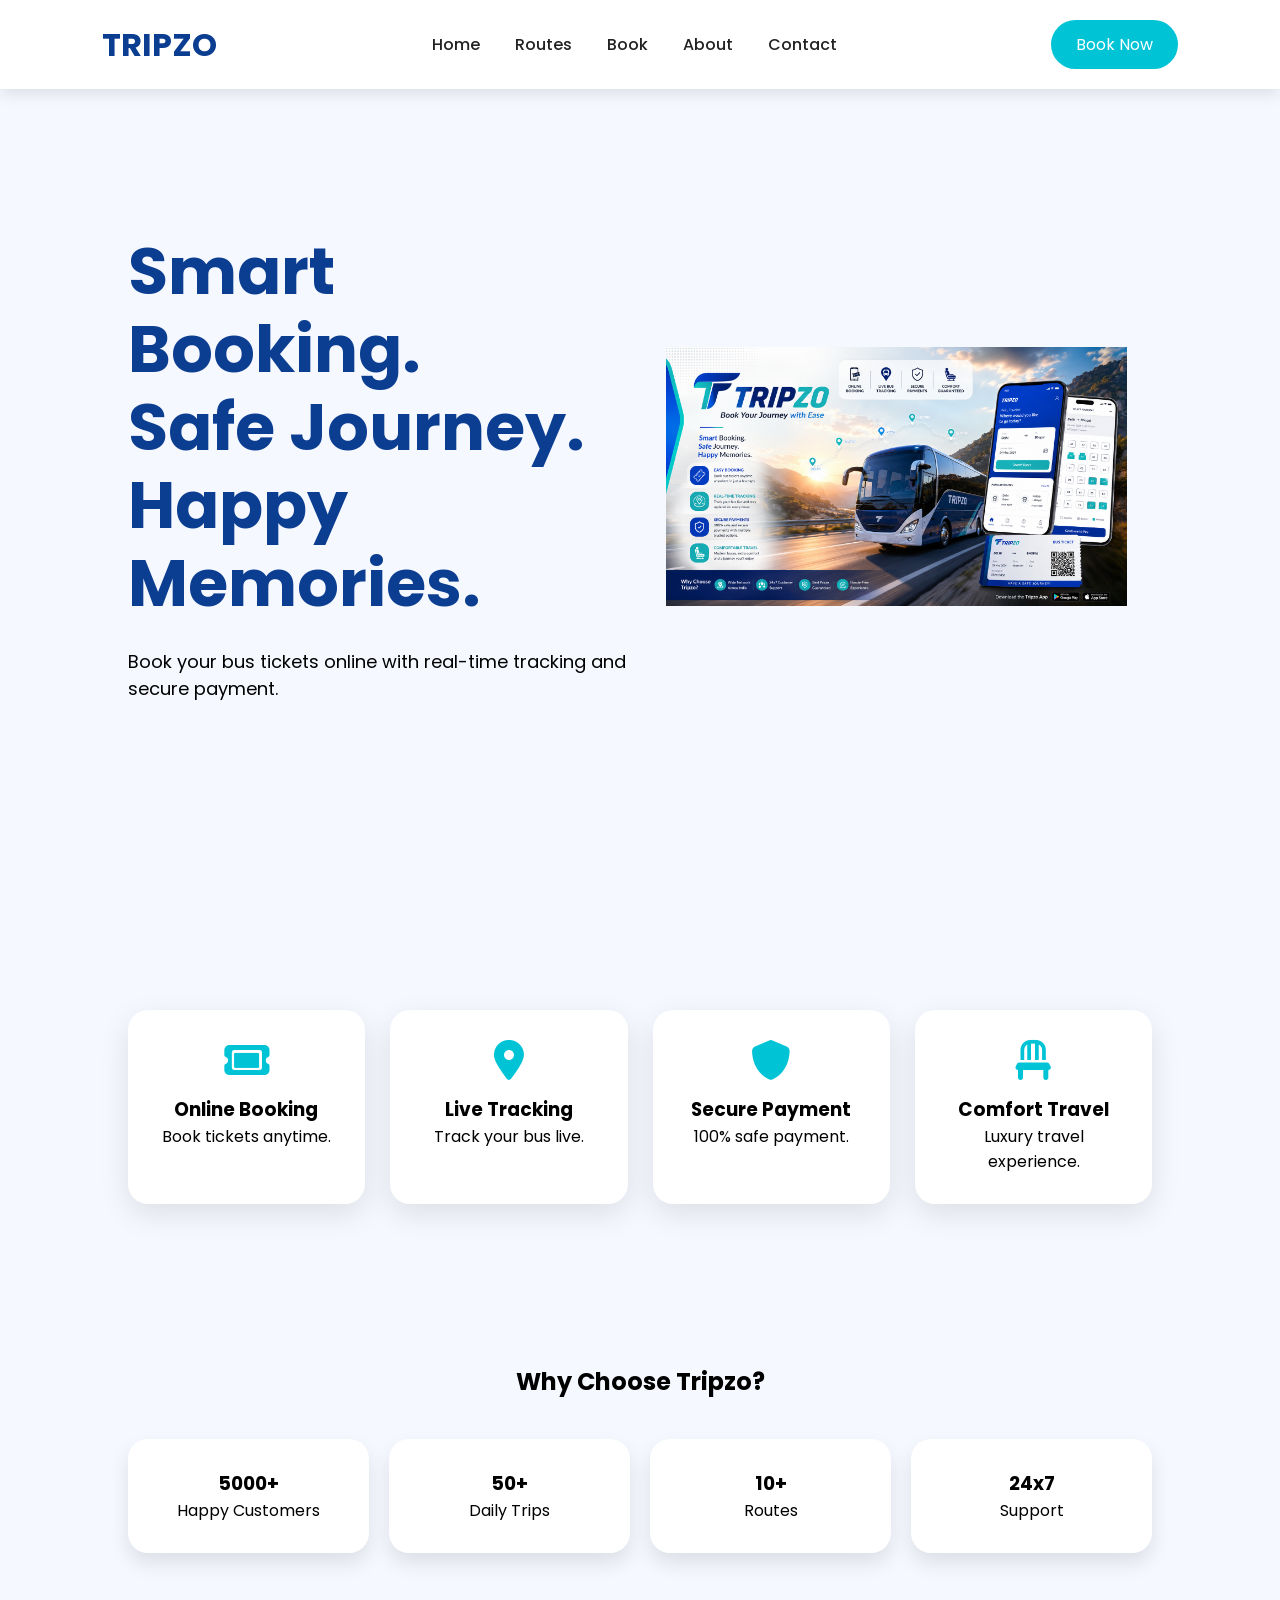
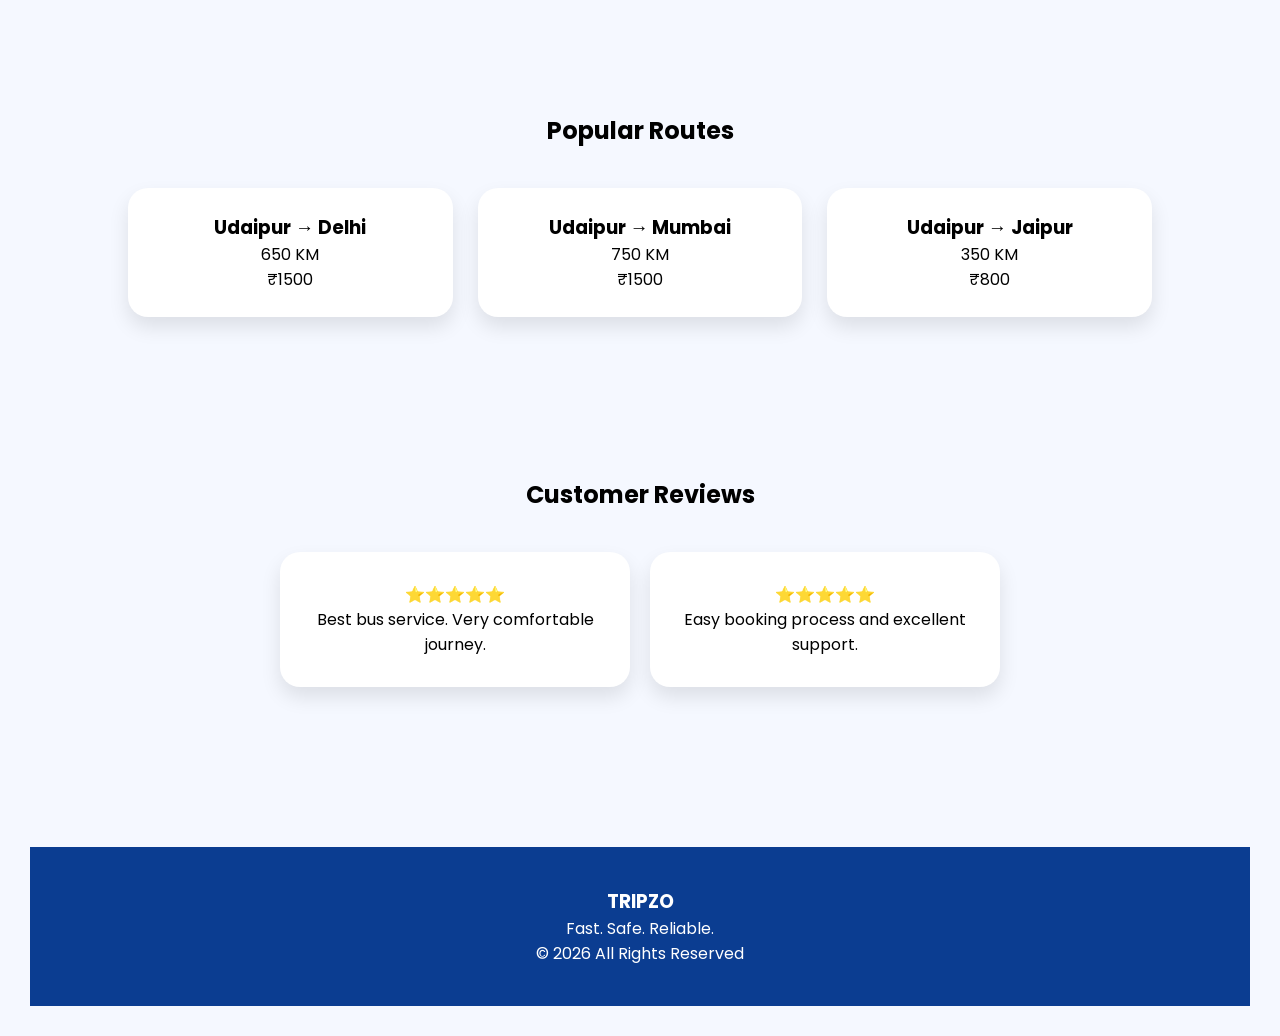
==== index.html @ 0c05401b "Add files via upload" ====
<!doctype html>
<html lang="en">
  <head>
    <meta charset="UTF-8" />
    <meta name="viewport" content="width=device-width, initial-scale=1.0" />

    <title>Tripzo Bus Booking</title>

    <link rel="stylesheet" href="Style.css" />

    <link
      href="https://fonts.googleapis.com/css2?family=Poppins:wght@300;400;500;600;700&display=swap"
      rel="stylesheet"
    />

    <link
      rel="stylesheet"
      href="https://cdnjs.cloudflare.com/ajax/libs/font-awesome/6.5.1/css/all.min.css"
    />
  </head>

  <body>
    <!-- NAVBAR -->

    <nav class="navbar">
      <div class="logo">TRIPZO</div>

      <ul class="nav-links">
        <li><a href="index.html">Home</a></li>

        <li><a href="routes.html">Routes</a></li>

        <li><a href="booking.html">Book</a></li>

        <li><a href="about.html">About</a></li>

        <li><a href="contact.html">Contact</a></li>
      </ul>

      <a href="booking.html" class="book-btn"> Book Now </a>

      <div class="menu-btn">
        <i class="fa-solid fa-bars"></i>
      </div>
    </nav>

    <!-- HERO -->

    <section class="hero">
      <div class="hero-left">
        <h1>
          Smart Booking.
          <br />

          Safe Journey.
          <br />

          Happy Memories.
        </h1>

        <p>
          Book your bus tickets online with real-time tracking and secure
          payment.
        </p>
      </div>

      <div class="hero-right">
        <img src="bus.png" alt="Bus" />
      </div>
    </section>

    <!-- FEATURES -->

    <section class="features">
      <div class="feature-card">
        <i class="fa-solid fa-ticket"></i>

        <h3>Online Booking</h3>

        <p>Book tickets anytime.</p>
      </div>

      <div class="feature-card">
        <i class="fa-solid fa-location-dot"></i>

        <h3>Live Tracking</h3>

        <p>Track your bus live.</p>
      </div>

      <div class="feature-card">
        <i class="fa-solid fa-shield"></i>

        <h3>Secure Payment</h3>

        <p>100% safe payment.</p>
      </div>

      <div class="feature-card">
        <i class="fa-solid fa-chair"></i>

        <h3>Comfort Travel</h3>

        <p>Luxury travel experience.</p>
      </div>
    </section>

    <!-- WHY CHOOSE US -->

    <section class="why-us">
      <h2>Why Choose Tripzo?</h2>

      <div class="why-container">
        <div class="why-box">
          <h3>5000+</h3>

          <p>Happy Customers</p>
        </div>

        <div class="why-box">
          <h3>50+</h3>

          <p>Daily Trips</p>
        </div>

        <div class="why-box">
          <h3>10+</h3>

          <p>Routes</p>
        </div>

        <div class="why-box">
          <h3>24x7</h3>

          <p>Support</p>
        </div>
      </div>
    </section>

    <!-- ROUTES -->

    <section class="routes">
      <h2>Popular Routes</h2>

      <div class="route-container">
        <div class="route-card">
          <h3>Udaipur → Delhi</h3>

          <p>650 KM</p>

          <p>₹1500</p>
        </div>

        <div class="route-card">
          <h3>Udaipur → Mumbai</h3>

          <p>750 KM</p>

          <p>₹1500</p>
        </div>

        <div class="route-card">
          <h3>Udaipur → Jaipur</h3>

          <p>350 KM</p>

          <p>₹800</p>
        </div>
      </div>
    </section>

    <!-- TESTIMONIALS -->

    <section class="testimonials">
      <h2>Customer Reviews</h2>

      <div class="review-container">
        <div class="review">
          ⭐⭐⭐⭐⭐

          <p>Best bus service. Very comfortable journey.</p>
        </div>

        <div class="review">
          ⭐⭐⭐⭐⭐

          <p>Easy booking process and excellent support.</p>
        </div>
      </div>
    </section>

    <!-- FOOTER -->

    <footer>
      <h3>TRIPZO</h3>

      <p>Fast. Safe. Reliable.</p>

      <p>© 2026 All Rights Reserved</p>
    </footer>

    <script src="script.js"></script>
  </body>
</html>
---- Style.css ----
* {
  margin: 0;
  padding: 0;
  box-sizing: border-box;
  font-family: "Poppins", sans-serif;
}

/* body {
  background: #f5f8ff;
  overflow-x: hidden;
} */

body {
  margin: 0;
  padding: 30px;
  min-height: 100vh;
  background: #f5f8ff;
  /* background: linear-gradient(135deg, #1e3c72, #2a5298, #4facfe); */

  font-family: "Segoe UI", sans-serif;
}

.navbar {
  width: 100%;
  padding: 20px 8%;
  display: flex;
  justify-content: space-between;
  align-items: center;
  background: white;
  position: fixed;
  top: 0;
  left: 0;
  z-index: 1000;
  box-shadow: 0 5px 15px rgba(0, 0, 0, 0.1);
}

.logo {
  font-size: 32px;
  font-weight: 700;
  color: #0b3d91;
}

.nav-links {
  display: flex;
  list-style: none;
  gap: 35px;
}

.nav-links a {
  text-decoration: none;
  color: #222;
  font-weight: 500;
}

.book-btn {
  background: #00c4d6;
  padding: 12px 25px;
  border-radius: 30px;
  color: white;
  text-decoration: none;
}

.menu-btn {
  display: none;
  font-size: 28px;
  cursor: pointer;
}

.hero {
  min-height: 100vh;
  display: flex;
  justify-content: space-between;
  align-items: center;
  padding: 120px 8%;
}

.hero-left {
  width: 50%;
}

.hero-left h1 {
  font-size: 65px;
  color: #0b3d91;
  line-height: 1.2;
}

.hero-left p {
  margin: 25px 0;
  font-size: 18px;
}

.hero-left button {
  padding: 15px 30px;
  background: #00c4d6;
  border: none;
  color: white;
  border-radius: 30px;
  cursor: pointer;
}

.hero-right {
  width: 50%;
  text-align: center;
}

.hero-right img {
  width: 90%;
  animation: floatBus 3s infinite ease-in-out;
}

@keyframes floatBus {
  0% {
    transform: translateY(0);
  }
  50% {
    transform: translateY(-20px);
  }
  100% {
    transform: translateY(0);
  }
}

.features {
  display: grid;
  grid-template-columns: repeat(4, 1fr);
  gap: 25px;
  padding: 80px 8%;
}

.feature-card {
  background: white;
  padding: 30px;
  border-radius: 20px;
  text-align: center;
  box-shadow: 0 10px 30px rgba(0, 0, 0, 0.1);
}

.feature-card i {
  font-size: 40px;
  color: #00c4d6;
  margin-bottom: 15px;
}

.why-us {
  padding: 80px 8%;
  text-align: center;
}

.why-container {
  display: grid;
  grid-template-columns: repeat(4, 1fr);
  gap: 20px;
  margin-top: 40px;
}

.why-box {
  background: white;
  padding: 30px;
  border-radius: 20px;
  box-shadow: 0 10px 20px rgba(0, 0, 0, 0.1);
}

.routes {
  padding: 80px 8%;
  text-align: center;
}

.route-container {
  display: grid;
  grid-template-columns: repeat(3, 1fr);
  gap: 25px;
  margin-top: 40px;
}

.route-card {
  background: white;
  padding: 25px;
  border-radius: 20px;
  box-shadow: 0 10px 20px rgba(0, 0, 0, 0.1);
  transition: 0.3s;
}

.route-card:hover {
  transform: translateY(-10px);
}

.testimonials {
  padding: 80px 8%;
  text-align: center;
}

.review-container {
  display: flex;
  gap: 20px;
  justify-content: center;
  margin-top: 40px;
}

.review {
  width: 350px;
  background: white;
  padding: 30px;
  border-radius: 20px;
  box-shadow: 0 10px 20px rgba(0, 0, 0, 0.1);
}

footer {
  background: #0b3d91;
  color: white;
  text-align: center;
  padding: 40px;
  margin-top: 80px;
}

@media (max-width: 900px) {
  .nav-links {
    display: none;
  }

  .book-btn {
    display: none;
  }

  .menu-btn {
    display: block;
  }

  .hero {
    flex-direction: column;
    text-align: center;
  }

  .hero-left,
  .hero-right {
    width: 100%;
  }

  .hero-left h1 {
    font-size: 45px;
  }

  .features {
    grid-template-columns: 1fr;
  }

  .why-container {
    grid-template-columns: 1fr 1fr;
  }

  .route-container {
    grid-template-columns: 1fr;
  }

  .review-container {
    flex-direction: column;
    align-items: center;
  }
}

.page-hero {
  padding: 120px 8% 60px;
  text-align: center;
  background: linear-gradient(135deg, #0b3d91, #00c4d6);
  color: white;
}

.page-hero h1 {
  font-size: 50px;
}

.about-section {
  display: grid;
  grid-template-columns: repeat(3, 1fr);
  gap: 25px;
  padding: 80px 8%;
}

.about-box {
  background: white;
  padding: 30px;
  border-radius: 15px;
  box-shadow: 0 10px 20px rgba(0, 0, 0, 0.1);
}

.route-page {
  display: grid;
  grid-template-columns: repeat(2, 1fr);
  gap: 25px;
  padding: 80px 8%;
}

.contact-section {
  display: flex;
  justify-content: space-between;
  gap: 40px;
  padding: 80px 8%;
}

.contact-form {
  width: 50%;
  display: flex;
  flex-direction: column;
  gap: 15px;
}

.contact-form input,
.contact-form textarea {
  padding: 15px;
  border: 1px solid #ccc;
  border-radius: 10px;
}

.contact-form button {
  padding: 15px;
  background: #00c4d6;
  border: none;
  color: white;
  border-radius: 10px;
}

.contact-info {
  width: 40%;
  background: white;
  padding: 30px;
  border-radius: 15px;
}

.seat-section {
  text-align: center;
  padding: 120px 20px;
}

.bus-layout {
  display: grid;
  grid-template-columns: repeat(6, 1fr);
  gap: 10px;
  width: 300px;
  margin: 30px auto;
}

.seat {
  padding: 10px;
  background: #00c4d6;
  color: white;
  border-radius: 5px;
  cursor: pointer;
}

.seat.selected {
  background: orange;
}

.seat.booked {
  background: red;
  cursor: not-allowed;
}

.booking {
  padding: 120px;
  text-align: center;
}

.booking input,
.booking select {
  display: block;
  margin: 10px auto;
  padding: 10px;
  width: 250px;
}

.ticket {
  text-align: center;
  padding: 120px;
}

.ticket p {
  font-size: 18px;
  margin: 10px;
}

.booking-hero {
  padding: 120px 8% 60px;
  text-align: center;
  background: linear-gradient(135deg, #0b3d91, #00c4d6);
  color: white;
}

@media print {
  .btns {
    display: none;
  }

  body {
    background: white;
  }

  .ticket {
    box-shadow: none;
    width: 100%;
    margin: 0;
  }
}

.ticket {
  width: 500px;
  max-width: 95%;

  margin: auto;

  background: white;

  border-radius: 20px;

  overflow: hidden;

  box-shadow: 0 20px 40px rgba(0, 0, 0, 0.25);

  position: relative;
}

.ticket-header {
  background: linear-gradient(135deg, #0d6efd, #4facfe);

  color: white;

  text-align: center;

  padding: 30px;
}

.ticket-header h1 {
  margin: 0;
  font-size: 34px;
  letter-spacing: 2px;
}

.ticket-body {
  padding: 25px;
}

.row {
  display: flex;

  justify-content: space-between;

  padding: 15px 0;

  border-bottom: 1px dashed #ddd;
}

.row span {
  color: #666;
}

.row strong {
  color: #111;
}

.ticket-footer {
  text-align: center;

  background: #f8f9fa;

  padding: 18px;

  font-weight: 600;

  color: #555;
}

.btns {
  margin-top: 25px;

  text-align: center;
}

.btns button {
  border: none;

  padding: 14px 28px;

  margin: 8px;

  border-radius: 50px;

  font-size: 16px;

  font-weight: 600;

  cursor: pointer;

  transition: 0.3s;
}

.btns button:first-child {
  background: linear-gradient(135deg, #00c853, #64dd17);

  color: white;
}

.btns button:last-child {
  background: linear-gradient(135deg, #ff6f00, #ffb300);

  color: white;
}

.btns button:hover {
  transform: translateY(-3px);

  box-shadow: 0 8px 20px rgba(0, 0, 0, 0.25);
}

.journey {
  margin-top: 20px;

  text-align: center;

  padding: 12px;

  background: #eef7ff;

  border-radius: 10px;

  color: #0d6efd;

  font-weight: 600;
}

@media print {
  body {
    background: white;
    padding: 0;
  }

  .btns {
    display: none;
  }

  .ticket {
    box-shadow: none;
    width: 100%;
  }
}

.payment {
  background: white;
  width: 420px;
  max-width: 90%;
  padding: 30px;
  border-radius: 20px;
  text-align: center;
  box-shadow: 0 20px 40px rgba(0, 0, 0, 0.2);
  margin: auto;
  padding: auto;
  margin-top: 120px;
}

.payment h2 {
  color: #0b3d91;
  margin-bottom: 20px;
  font-size: 26px;
}

#details {
  font-size: 16px;
  color: #333;
  margin-bottom: 20px;
  font-weight: 500;
}

#qr {
  border-radius: 12px;
  padding: 10px;
  background: #f9f9f9;
  box-shadow: 0 8px 20px rgba(0, 0, 0, 0.1);
}

button {
  margin-top: 20px;
  padding: 12px 25px;
  border: none;
  border-radius: 50px;
  background: linear-gradient(135deg, #0b3d91, #00c4d6);
  color: white;
  font-size: 16px;
  cursor: pointer;
  transition: 0.3s;
}
button:hover {
  transform: translateY(-3px);
  box-shadow: 0 10px 20px rgba(0, 0, 0, 0.2);
}

.ticket {
  background: white;
  border-radius: 20px;
  padding: 20px;
  box-shadow: 0 10px 30px rgba(0, 0, 0, 0.2);
  position: relative;
}

.ticket::before {
  content: "";
  position: absolute;
  top: 0;
  left: 0;
  height: 6px;
  width: 100%;
  background: linear-gradient(90deg, #00c4d6, #0b3d91);
}
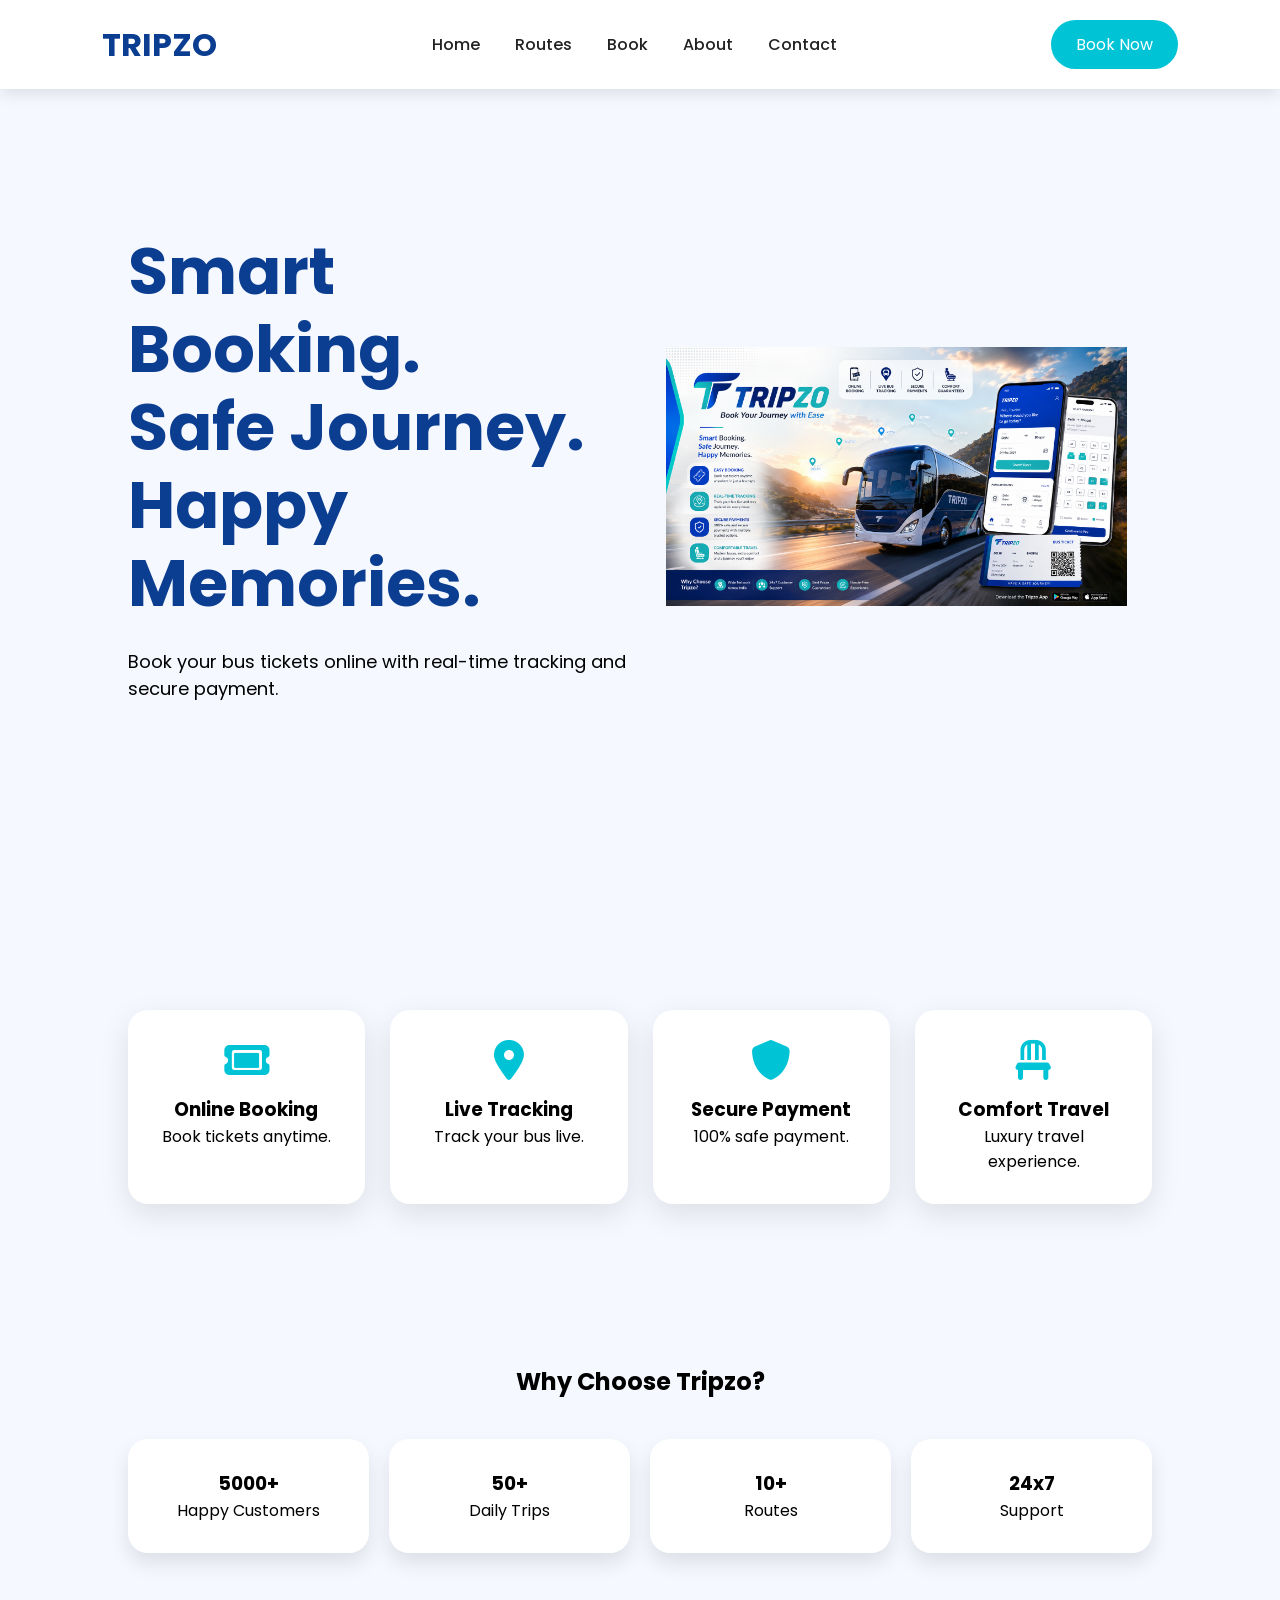
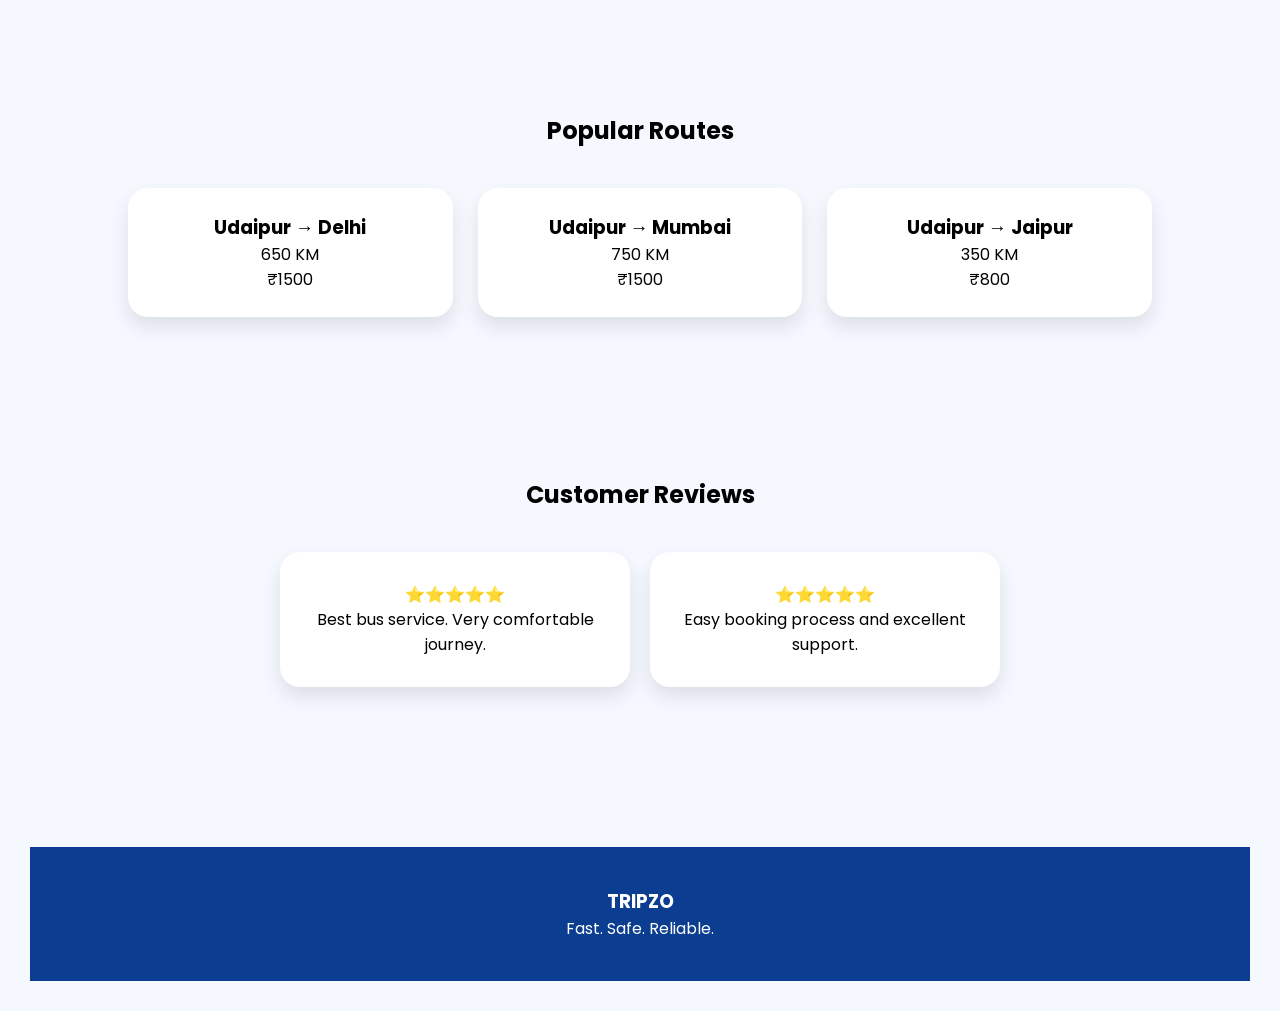
==== commit 009022d4: "Update index.html" ====
--- a/index.html
+++ b/index.html
@@ -195,8 +195,6 @@
       <h3>TRIPZO</h3>
 
       <p>Fast. Safe. Reliable.</p>
-
-      <p>© 2026 All Rights Reserved</p>
     </footer>
 
     <script src="script.js"></script>
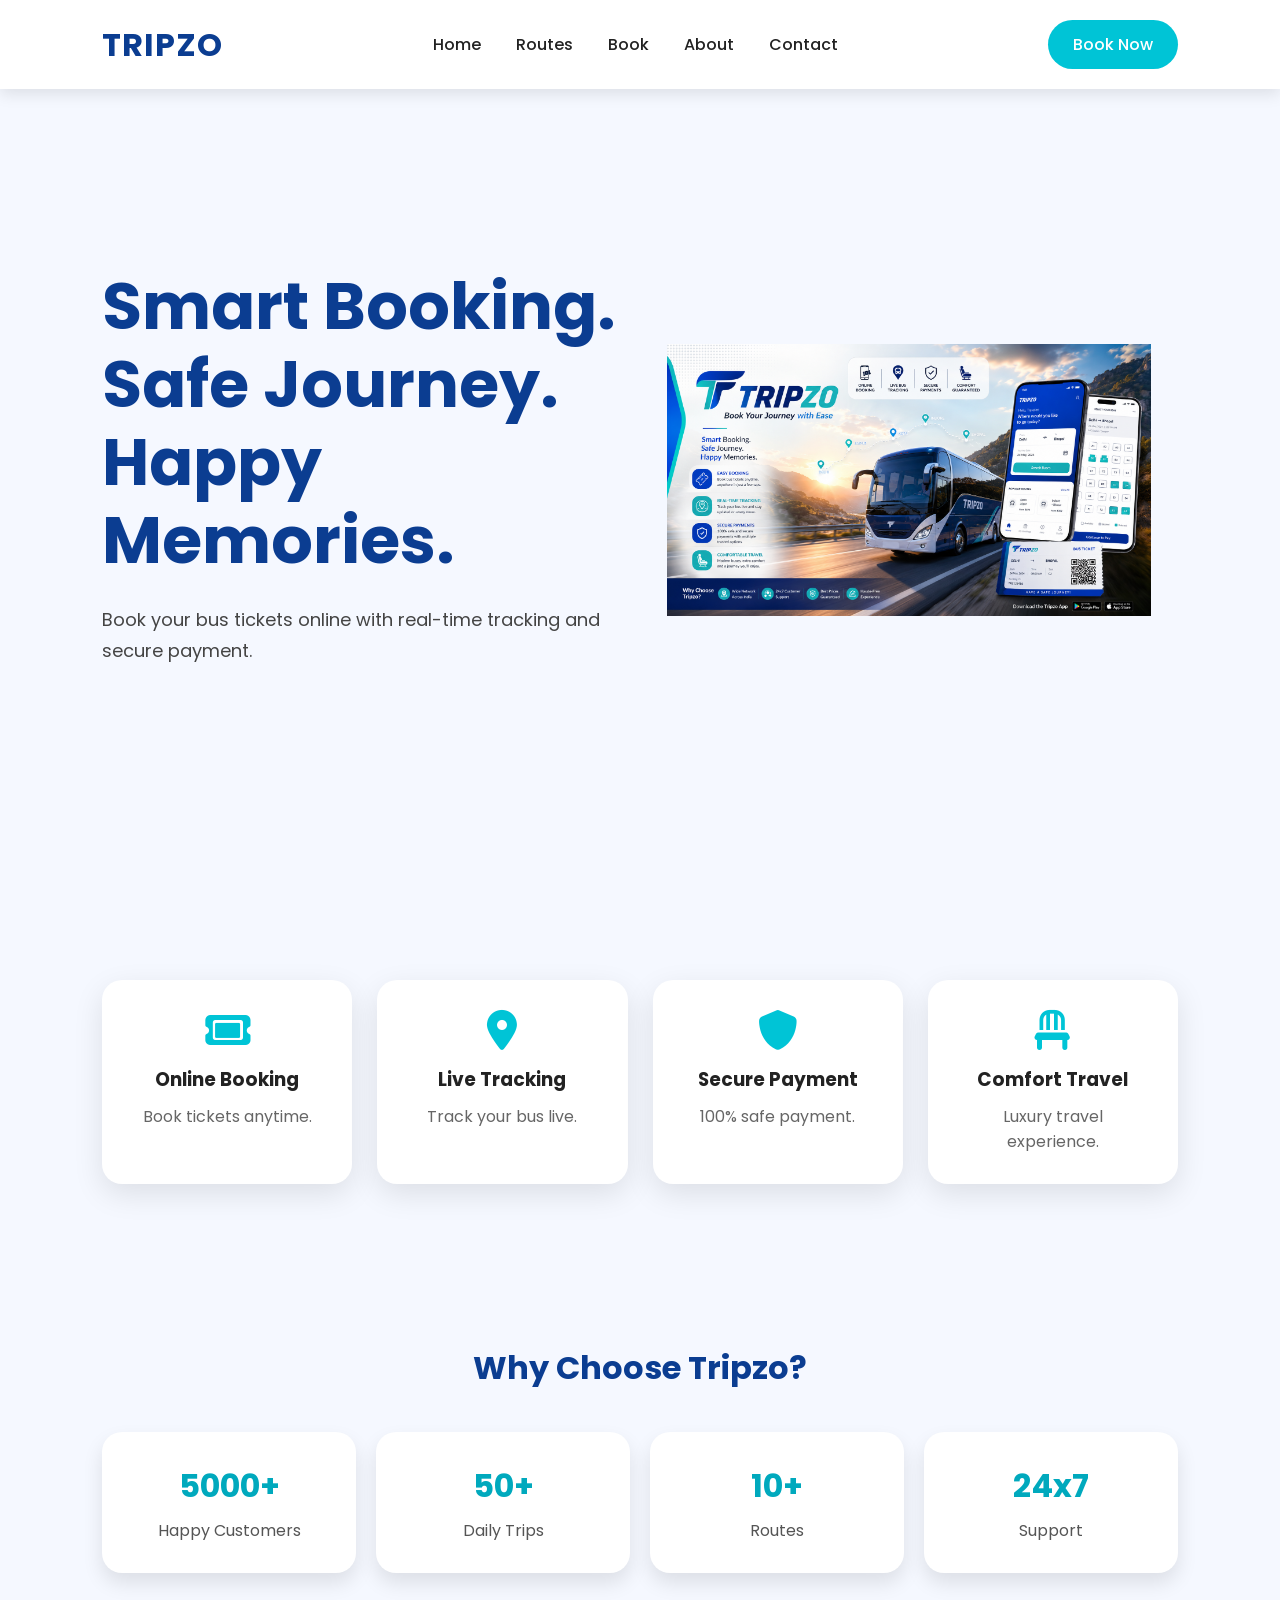
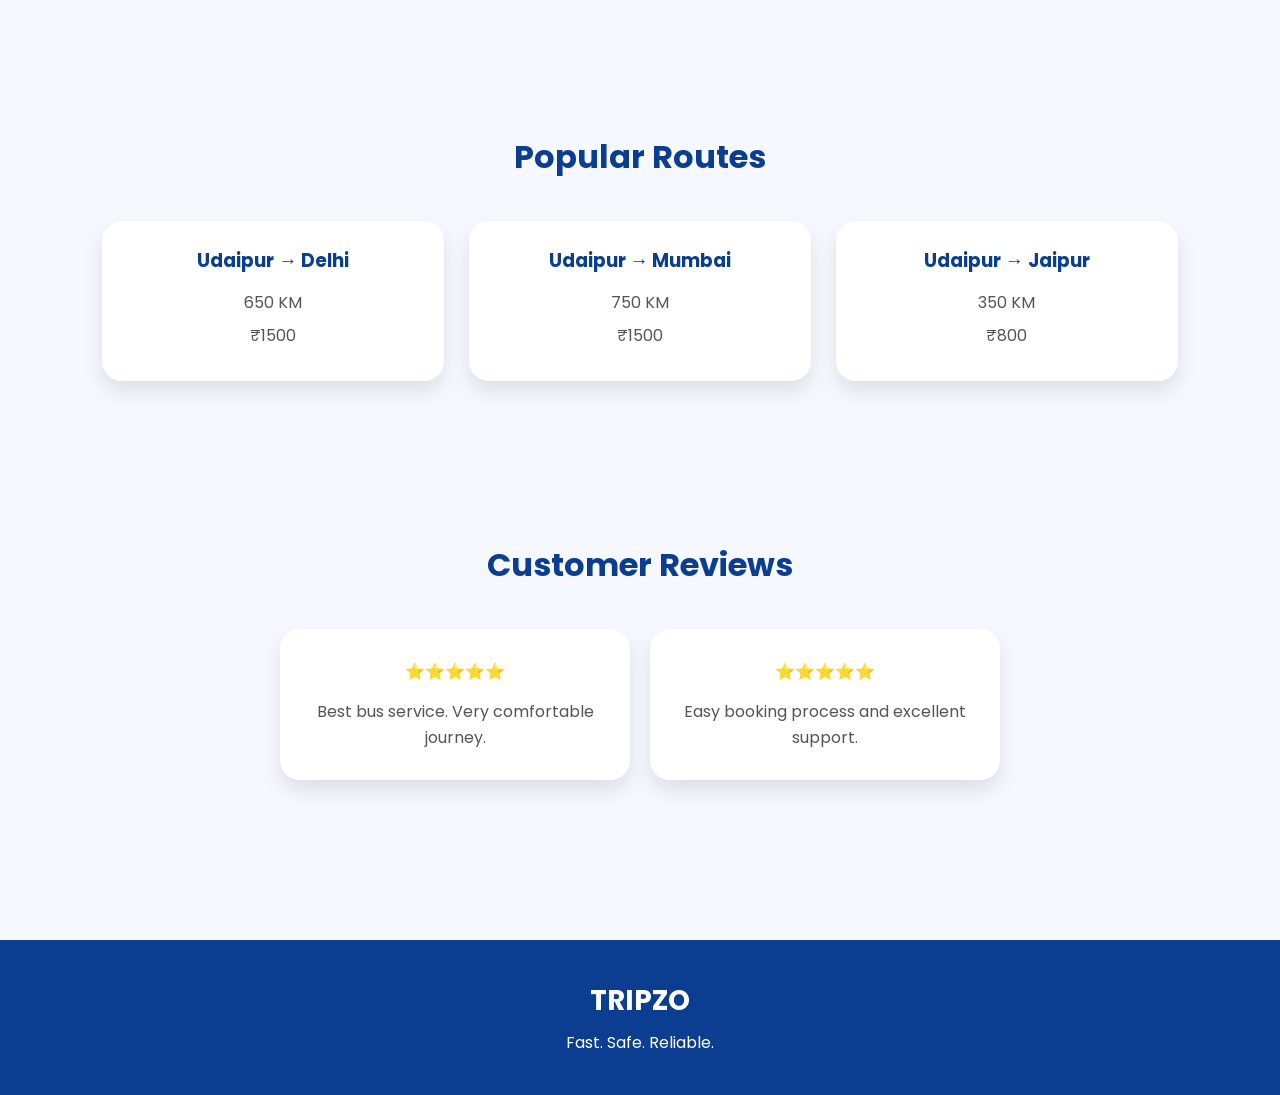
==== commit 29adbe4c: "Fix HTML formatting and clean up code" ====
--- a/index.html
+++ b/index.html
@@ -21,40 +21,32 @@
 
   <body>
     <!-- NAVBAR -->
-
     <nav class="navbar">
       <div class="logo">TRIPZO</div>
 
       <ul class="nav-links">
         <li><a href="index.html">Home</a></li>
-
         <li><a href="routes.html">Routes</a></li>
-
         <li><a href="booking.html">Book</a></li>
-
         <li><a href="about.html">About</a></li>
-
         <li><a href="contact.html">Contact</a></li>
       </ul>
 
-      <a href="booking.html" class="book-btn"> Book Now </a>
+      <a href="booking.html" class="book-btn">Book Now</a>
 
-      <div class="menu-btn">
+      <div class="menu-btn" id="menuBtn">
         <i class="fa-solid fa-bars"></i>
       </div>
     </nav>
 
     <!-- HERO -->
-
     <section class="hero">
       <div class="hero-left">
         <h1>
           Smart Booking.
           <br />
-
           Safe Journey.
           <br />
-
           Happy Memories.
         </h1>
 
@@ -70,130 +62,104 @@
     </section>
 
     <!-- FEATURES -->
-
     <section class="features">
       <div class="feature-card">
         <i class="fa-solid fa-ticket"></i>
-
         <h3>Online Booking</h3>
-
         <p>Book tickets anytime.</p>
       </div>
 
       <div class="feature-card">
         <i class="fa-solid fa-location-dot"></i>
-
         <h3>Live Tracking</h3>
-
         <p>Track your bus live.</p>
       </div>
 
       <div class="feature-card">
         <i class="fa-solid fa-shield"></i>
-
         <h3>Secure Payment</h3>
-
         <p>100% safe payment.</p>
       </div>
 
       <div class="feature-card">
         <i class="fa-solid fa-chair"></i>
-
         <h3>Comfort Travel</h3>
-
         <p>Luxury travel experience.</p>
       </div>
     </section>
 
     <!-- WHY CHOOSE US -->
-
     <section class="why-us">
       <h2>Why Choose Tripzo?</h2>
 
       <div class="why-container">
         <div class="why-box">
           <h3>5000+</h3>
-
           <p>Happy Customers</p>
         </div>
 
         <div class="why-box">
           <h3>50+</h3>
-
           <p>Daily Trips</p>
         </div>
 
         <div class="why-box">
           <h3>10+</h3>
-
           <p>Routes</p>
         </div>
 
         <div class="why-box">
           <h3>24x7</h3>
-
           <p>Support</p>
         </div>
       </div>
     </section>
 
     <!-- ROUTES -->
-
     <section class="routes">
       <h2>Popular Routes</h2>
 
       <div class="route-container">
         <div class="route-card">
           <h3>Udaipur → Delhi</h3>
-
           <p>650 KM</p>
-
           <p>₹1500</p>
         </div>
 
         <div class="route-card">
           <h3>Udaipur → Mumbai</h3>
-
           <p>750 KM</p>
-
           <p>₹1500</p>
         </div>
 
         <div class="route-card">
           <h3>Udaipur → Jaipur</h3>
-
           <p>350 KM</p>
-
           <p>₹800</p>
         </div>
       </div>
     </section>
 
     <!-- TESTIMONIALS -->
-
     <section class="testimonials">
       <h2>Customer Reviews</h2>
 
       <div class="review-container">
         <div class="review">
           ⭐⭐⭐⭐⭐
-
           <p>Best bus service. Very comfortable journey.</p>
         </div>
 
         <div class="review">
           ⭐⭐⭐⭐⭐
-
           <p>Easy booking process and excellent support.</p>
         </div>
       </div>
     </section>
 
     <!-- FOOTER -->
-
     <footer>
       <h3>TRIPZO</h3>
-
       <p>Fast. Safe. Reliable.</p>
     </footer>
 
--- a/Style.css
+++ b/Style.css
@@ -1,3 +1,13 @@
+/* =========================================================
+   TRIPZO BUS BOOKING WEBSITE
+   COMPLETE RESPONSIVE CSS
+========================================================= */
+
+
+/* =========================
+   RESET
+========================= */
+
 * {
   margin: 0;
   padding: 0;
@@ -5,20 +15,35 @@
   font-family: "Poppins", sans-serif;
 }
 
-/* body {
+html {
+  scroll-behavior: smooth;
+}
+
+body {
+  margin: 0;
+  padding: 0;
+  min-height: 100vh;
   background: #f5f8ff;
   overflow-x: hidden;
-} */
-
-body {
-  margin: 0;
-  padding: 30px;
-  min-height: 100vh;
-  background: #f5f8ff;
-  /* background: linear-gradient(135deg, #1e3c72, #2a5298, #4facfe); */
-
   font-family: "Segoe UI", sans-serif;
 }
+
+img {
+  max-width: 100%;
+  display: block;
+}
+
+button,
+input,
+select,
+textarea {
+  font-family: inherit;
+}
+
+
+/* =========================
+   NAVBAR
+========================= */
 
 .navbar {
   width: 100%;
@@ -38,18 +63,25 @@
   font-size: 32px;
   font-weight: 700;
   color: #0b3d91;
+  letter-spacing: 1px;
 }
 
 .nav-links {
   display: flex;
   list-style: none;
   gap: 35px;
+  align-items: center;
 }
 
 .nav-links a {
   text-decoration: none;
   color: #222;
   font-weight: 500;
+  transition: 0.3s;
+}
+
+.nav-links a:hover {
+  color: #00a9bd;
 }
 
 .book-btn {
@@ -58,20 +90,33 @@
   border-radius: 30px;
   color: white;
   text-decoration: none;
+  transition: 0.3s;
+  font-weight: 500;
+}
+
+.book-btn:hover {
+  background: #0b3d91;
+  transform: translateY(-2px);
 }
 
 .menu-btn {
   display: none;
   font-size: 28px;
   cursor: pointer;
-}
+  color: #0b3d91;
+}
+
+
+/* =========================
+   HERO
+========================= */
 
 .hero {
   min-height: 100vh;
   display: flex;
   justify-content: space-between;
   align-items: center;
-  padding: 120px 8%;
+  padding: 120px 8% 60px;
 }
 
 .hero-left {
@@ -87,6 +132,8 @@
 .hero-left p {
   margin: 25px 0;
   font-size: 18px;
+  color: #444;
+  line-height: 1.7;
 }
 
 .hero-left button {
@@ -96,6 +143,13 @@
   color: white;
   border-radius: 30px;
   cursor: pointer;
+  font-size: 16px;
+  transition: 0.3s;
+}
+
+.hero-left button:hover {
+  background: #0b3d91;
+  transform: translateY(-3px);
 }
 
 .hero-right {
@@ -105,6 +159,7 @@
 
 .hero-right img {
   width: 90%;
+  margin: auto;
   animation: floatBus 3s infinite ease-in-out;
 }
 
@@ -112,13 +167,20 @@
   0% {
     transform: translateY(0);
   }
+
   50% {
     transform: translateY(-20px);
   }
+
   100% {
     transform: translateY(0);
   }
 }
+
+
+/* =========================
+   FEATURES
+========================= */
 
 .features {
   display: grid;
@@ -133,6 +195,11 @@
   border-radius: 20px;
   text-align: center;
   box-shadow: 0 10px 30px rgba(0, 0, 0, 0.1);
+  transition: 0.3s;
+}
+
+.feature-card:hover {
+  transform: translateY(-8px);
 }
 
 .feature-card i {
@@ -141,9 +208,28 @@
   margin-bottom: 15px;
 }
 
+.feature-card h3 {
+  margin-bottom: 10px;
+  color: #222;
+}
+
+.feature-card p {
+  color: #666;
+}
+
+
+/* =========================
+   WHY CHOOSE US
+========================= */
+
 .why-us {
   padding: 80px 8%;
   text-align: center;
+}
+
+.why-us h2 {
+  color: #0b3d91;
+  font-size: 32px;
 }
 
 .why-container {
@@ -158,11 +244,36 @@
   padding: 30px;
   border-radius: 20px;
   box-shadow: 0 10px 20px rgba(0, 0, 0, 0.1);
-}
+  transition: 0.3s;
+}
+
+.why-box:hover {
+  transform: translateY(-5px);
+}
+
+.why-box h3 {
+  font-size: 32px;
+  color: #00a9bd;
+  margin-bottom: 8px;
+}
+
+.why-box p {
+  color: #555;
+}
+
+
+/* =========================
+   ROUTES
+========================= */
 
 .routes {
   padding: 80px 8%;
   text-align: center;
+}
+
+.routes h2 {
+  color: #0b3d91;
+  font-size: 32px;
 }
 
 .route-container {
@@ -184,9 +295,29 @@
   transform: translateY(-10px);
 }
 
+.route-card h3 {
+  color: #0b3d91;
+  margin-bottom: 15px;
+}
+
+.route-card p {
+  color: #555;
+  margin: 8px 0;
+}
+
+
+/* =========================
+   TESTIMONIALS
+========================= */
+
 .testimonials {
   padding: 80px 8%;
   text-align: center;
+}
+
+.testimonials h2 {
+  color: #0b3d91;
+  font-size: 32px;
 }
 
 .review-container {
@@ -204,6 +335,17 @@
   box-shadow: 0 10px 20px rgba(0, 0, 0, 0.1);
 }
 
+.review p {
+  margin-top: 15px;
+  color: #555;
+  line-height: 1.6;
+}
+
+
+/* =========================
+   FOOTER
+========================= */
+
 footer {
   background: #0b3d91;
   color: white;
@@ -212,53 +354,18 @@
   margin-top: 80px;
 }
 
-@media (max-width: 900px) {
-  .nav-links {
-    display: none;
-  }
-
-  .book-btn {
-    display: none;
-  }
-
-  .menu-btn {
-    display: block;
-  }
-
-  .hero {
-    flex-direction: column;
-    text-align: center;
-  }
-
-  .hero-left,
-  .hero-right {
-    width: 100%;
-  }
-
-  .hero-left h1 {
-    font-size: 45px;
-  }
-
-  .features {
-    grid-template-columns: 1fr;
-  }
-
-  .why-container {
-    grid-template-columns: 1fr 1fr;
-  }
-
-  .route-container {
-    grid-template-columns: 1fr;
-  }
-
-  .review-container {
-    flex-direction: column;
-    align-items: center;
-  }
-}
+footer h3 {
+  font-size: 28px;
+  margin-bottom: 8px;
+}
+
+
+/* =========================
+   PAGE HERO
+========================= */
 
 .page-hero {
-  padding: 120px 8% 60px;
+  padding: 140px 8% 70px;
   text-align: center;
   background: linear-gradient(135deg, #0b3d91, #00c4d6);
   color: white;
@@ -267,6 +374,11 @@
 .page-hero h1 {
   font-size: 50px;
 }
+
+
+/* =========================
+   ABOUT
+========================= */
 
 .about-section {
   display: grid;
@@ -282,6 +394,21 @@
   box-shadow: 0 10px 20px rgba(0, 0, 0, 0.1);
 }
 
+.about-box h3 {
+  color: #0b3d91;
+  margin-bottom: 15px;
+}
+
+.about-box p {
+  color: #555;
+  line-height: 1.7;
+}
+
+
+/* =========================
+   ROUTE PAGE
+========================= */
+
 .route-page {
   display: grid;
   grid-template-columns: repeat(2, 1fr);
@@ -289,6 +416,18 @@
   padding: 80px 8%;
 }
 
+.route-page > div {
+  background: white;
+  padding: 25px;
+  border-radius: 15px;
+  box-shadow: 0 10px 20px rgba(0, 0, 0, 0.1);
+}
+
+
+/* =========================
+   CONTACT
+========================= */
+
 .contact-section {
   display: flex;
   justify-content: space-between;
@@ -308,6 +447,18 @@
   padding: 15px;
   border: 1px solid #ccc;
   border-radius: 10px;
+  outline: none;
+  width: 100%;
+}
+
+.contact-form input:focus,
+.contact-form textarea:focus {
+  border-color: #00c4d6;
+}
+
+.contact-form textarea {
+  min-height: 150px;
+  resize: vertical;
 }
 
 .contact-form button {
@@ -316,6 +467,7 @@
   border: none;
   color: white;
   border-radius: 10px;
+  cursor: pointer;
 }
 
 .contact-info {
@@ -325,9 +477,71 @@
   border-radius: 15px;
 }
 
+.contact-info h3 {
+  color: #0b3d91;
+  margin-bottom: 15px;
+}
+
+
+/* =========================
+   BOOKING
+========================= */
+
+.booking {
+  padding: 140px 20px 70px;
+  text-align: center;
+}
+
+.booking h1 {
+  color: #0b3d91;
+  margin-bottom: 25px;
+}
+
+.booking input,
+.booking select {
+  display: block;
+  margin: 10px auto;
+  padding: 12px;
+  width: 250px;
+  border: 1px solid #ccc;
+  border-radius: 8px;
+  outline: none;
+}
+
+.booking input:focus,
+.booking select:focus {
+  border-color: #00c4d6;
+}
+
+
+/* =========================
+   BOOKING HERO
+========================= */
+
+.booking-hero {
+  padding: 140px 8% 70px;
+  text-align: center;
+  background: linear-gradient(135deg, #0b3d91, #00c4d6);
+  color: white;
+}
+
+.booking-hero h1 {
+  font-size: 45px;
+}
+
+
+/* =========================
+   SEAT SECTION
+========================= */
+
 .seat-section {
   text-align: center;
-  padding: 120px 20px;
+  padding: 140px 20px 60px;
+}
+
+.seat-section h1,
+.seat-section h2 {
+  color: #0b3d91;
 }
 
 .bus-layout {
@@ -339,11 +553,17 @@
 }
 
 .seat {
-  padding: 10px;
+  padding: 10px 5px;
   background: #00c4d6;
   color: white;
   border-radius: 5px;
   cursor: pointer;
+  user-select: none;
+  transition: 0.2s;
+}
+
+.seat:hover {
+  transform: scale(1.05);
 }
 
 .seat.selected {
@@ -353,206 +573,23 @@
 .seat.booked {
   background: red;
   cursor: not-allowed;
-}
-
-.booking {
-  padding: 120px;
-  text-align: center;
-}
-
-.booking input,
-.booking select {
-  display: block;
-  margin: 10px auto;
-  padding: 10px;
-  width: 250px;
-}
-
-.ticket {
-  text-align: center;
-  padding: 120px;
-}
-
-.ticket p {
-  font-size: 18px;
-  margin: 10px;
-}
-
-.booking-hero {
-  padding: 120px 8% 60px;
-  text-align: center;
-  background: linear-gradient(135deg, #0b3d91, #00c4d6);
-  color: white;
-}
-
-@media print {
-  .btns {
-    display: none;
-  }
-
-  body {
-    background: white;
-  }
-
-  .ticket {
-    box-shadow: none;
-    width: 100%;
-    margin: 0;
-  }
-}
-
-.ticket {
-  width: 500px;
-  max-width: 95%;
-
-  margin: auto;
-
-  background: white;
-
-  border-radius: 20px;
-
-  overflow: hidden;
-
-  box-shadow: 0 20px 40px rgba(0, 0, 0, 0.25);
-
-  position: relative;
-}
-
-.ticket-header {
-  background: linear-gradient(135deg, #0d6efd, #4facfe);
-
-  color: white;
-
-  text-align: center;
-
-  padding: 30px;
-}
-
-.ticket-header h1 {
-  margin: 0;
-  font-size: 34px;
-  letter-spacing: 2px;
-}
-
-.ticket-body {
-  padding: 25px;
-}
-
-.row {
-  display: flex;
-
-  justify-content: space-between;
-
-  padding: 15px 0;
-
-  border-bottom: 1px dashed #ddd;
-}
-
-.row span {
-  color: #666;
-}
-
-.row strong {
-  color: #111;
-}
-
-.ticket-footer {
-  text-align: center;
-
-  background: #f8f9fa;
-
-  padding: 18px;
-
-  font-weight: 600;
-
-  color: #555;
-}
-
-.btns {
-  margin-top: 25px;
-
-  text-align: center;
-}
-
-.btns button {
-  border: none;
-
-  padding: 14px 28px;
-
-  margin: 8px;
-
-  border-radius: 50px;
-
-  font-size: 16px;
-
-  font-weight: 600;
-
-  cursor: pointer;
-
-  transition: 0.3s;
-}
-
-.btns button:first-child {
-  background: linear-gradient(135deg, #00c853, #64dd17);
-
-  color: white;
-}
-
-.btns button:last-child {
-  background: linear-gradient(135deg, #ff6f00, #ffb300);
-
-  color: white;
-}
-
-.btns button:hover {
-  transform: translateY(-3px);
-
-  box-shadow: 0 8px 20px rgba(0, 0, 0, 0.25);
-}
-
-.journey {
-  margin-top: 20px;
-
-  text-align: center;
-
-  padding: 12px;
-
-  background: #eef7ff;
-
-  border-radius: 10px;
-
-  color: #0d6efd;
-
-  font-weight: 600;
-}
-
-@media print {
-  body {
-    background: white;
-    padding: 0;
-  }
-
-  .btns {
-    display: none;
-  }
-
-  .ticket {
-    box-shadow: none;
-    width: 100%;
-  }
-}
+  opacity: 0.7;
+}
+
+
+/* =========================
+   PAYMENT
+========================= */
 
 .payment {
   background: white;
   width: 420px;
-  max-width: 90%;
+  max-width: calc(100% - 30px);
   padding: 30px;
   border-radius: 20px;
   text-align: center;
   box-shadow: 0 20px 40px rgba(0, 0, 0, 0.2);
-  margin: auto;
-  padding: auto;
-  margin-top: 120px;
+  margin: 140px auto 30px;
 }
 
 .payment h2 {
@@ -573,7 +610,13 @@
   padding: 10px;
   background: #f9f9f9;
   box-shadow: 0 8px 20px rgba(0, 0, 0, 0.1);
-}
+  max-width: 100%;
+}
+
+
+/* =========================
+   GENERAL BUTTON
+========================= */
 
 button {
   margin-top: 20px;
@@ -586,16 +629,25 @@
   cursor: pointer;
   transition: 0.3s;
 }
+
 button:hover {
   transform: translateY(-3px);
   box-shadow: 0 10px 20px rgba(0, 0, 0, 0.2);
 }
 
+
+/* =========================
+   TICKET
+========================= */
+
 .ticket {
+  width: 500px;
+  max-width: calc(100% - 30px);
+  margin: 140px auto 20px;
   background: white;
   border-radius: 20px;
-  padding: 20px;
-  box-shadow: 0 10px 30px rgba(0, 0, 0, 0.2);
+  overflow: hidden;
+  box-shadow: 0 20px 40px rgba(0, 0, 0, 0.25);
   position: relative;
 }
 
@@ -608,3 +660,638 @@
   width: 100%;
   background: linear-gradient(90deg, #00c4d6, #0b3d91);
 }
+
+.ticket-header {
+  background: linear-gradient(135deg, #0d6efd, #4facfe);
+  color: white;
+  text-align: center;
+  padding: 30px;
+}
+
+.ticket-header h1 {
+  margin: 0;
+  font-size: 34px;
+  letter-spacing: 2px;
+}
+
+.ticket-body {
+  padding: 25px;
+}
+
+.row {
+  display: flex;
+  justify-content: space-between;
+  gap: 15px;
+  padding: 15px 0;
+  border-bottom: 1px dashed #ddd;
+}
+
+.row span {
+  color: #666;
+}
+
+.row strong {
+  color: #111;
+  text-align: right;
+}
+
+.ticket-footer {
+  text-align: center;
+  background: #f8f9fa;
+  padding: 18px;
+  font-weight: 600;
+  color: #555;
+}
+
+
+/* =========================
+   TICKET BUTTONS
+========================= */
+
+.btns {
+  margin-top: 25px;
+  text-align: center;
+}
+
+.btns button {
+  border: none;
+  padding: 14px 28px;
+  margin: 8px;
+  border-radius: 50px;
+  font-size: 16px;
+  font-weight: 600;
+  cursor: pointer;
+  transition: 0.3s;
+}
+
+.btns button:first-child {
+  background: linear-gradient(135deg, #00c853, #64dd17);
+  color: white;
+}
+
+.btns button:last-child {
+  background: linear-gradient(135deg, #ff6f00, #ffb300);
+  color: white;
+}
+
+.btns button:hover {
+  transform: translateY(-3px);
+  box-shadow: 0 8px 20px rgba(0, 0, 0, 0.25);
+}
+
+
+/* =========================
+   JOURNEY
+========================= */
+
+.journey {
+  margin-top: 20px;
+  text-align: center;
+  padding: 12px;
+  background: #eef7ff;
+  border-radius: 10px;
+  color: #0d6efd;
+  font-weight: 600;
+}
+
+
+/* =========================================================
+   TABLET
+   901px AND BELOW
+========================================================= */
+
+@media (max-width: 900px) {
+
+  /* NAVBAR */
+
+  .navbar {
+    padding: 15px 25px;
+  }
+
+  .nav-links {
+    display: none;
+    position: absolute;
+    top: 100%;
+    left: 0;
+    width: 100%;
+    background: white;
+    flex-direction: column;
+    align-items: center;
+    gap: 0;
+    padding: 10px 0 25px;
+    box-shadow: 0 8px 20px rgba(0, 0, 0, 0.12);
+  }
+
+  .nav-links.active {
+    display: flex;
+  }
+
+  .nav-links li {
+    width: 100%;
+    text-align: center;
+  }
+
+  .nav-links a {
+    display: block;
+    padding: 12px;
+  }
+
+  .book-btn {
+    display: none;
+  }
+
+  .menu-btn {
+    display: block;
+  }
+
+
+  /* HERO */
+
+  .hero {
+    flex-direction: column;
+    text-align: center;
+    padding: 120px 30px 60px;
+  }
+
+  .hero-left,
+  .hero-right {
+    width: 100%;
+  }
+
+  .hero-left h1 {
+    font-size: 48px;
+  }
+
+  .hero-left p {
+    font-size: 16px;
+  }
+
+  .hero-right {
+    margin-top: 35px;
+  }
+
+  .hero-right img {
+    width: 80%;
+    max-width: 450px;
+    margin: auto;
+  }
+
+
+  /* FEATURES */
+
+  .features {
+    grid-template-columns: 1fr 1fr;
+    padding: 60px 30px;
+    gap: 20px;
+  }
+
+
+  /* WHY */
+
+  .why-us {
+    padding: 60px 30px;
+  }
+
+  .why-container {
+    grid-template-columns: 1fr 1fr;
+    gap: 20px;
+  }
+
+
+  /* ROUTES */
+
+  .routes {
+    padding: 60px 30px;
+  }
+
+  .route-container {
+    grid-template-columns: 1fr;
+    max-width: 500px;
+    margin: 40px auto 0;
+  }
+
+
+  /* REVIEWS */
+
+  .testimonials {
+    padding: 60px 30px;
+  }
+
+  .review-container {
+    flex-direction: column;
+    align-items: center;
+  }
+
+  .review {
+    width: 100%;
+    max-width: 450px;
+  }
+
+
+  /* ABOUT */
+
+  .about-section {
+    grid-template-columns: 1fr;
+    padding: 60px 30px;
+  }
+
+
+  /* ROUTE PAGE */
+
+  .route-page {
+    grid-template-columns: 1fr;
+    padding: 60px 30px;
+  }
+
+
+  /* CONTACT */
+
+  .contact-section {
+    flex-direction: column;
+    padding: 60px 30px;
+  }
+
+  .contact-form,
+  .contact-info {
+    width: 100%;
+  }
+
+
+  /* PAGE HERO */
+
+  .page-hero {
+    padding: 120px 30px 60px;
+  }
+
+  .page-hero h1 {
+    font-size: 42px;
+  }
+
+
+  /* BOOKING */
+
+  .booking {
+    padding: 120px 25px 60px;
+  }
+
+
+  /* SEATS */
+
+  .seat-section {
+    padding: 120px 20px 60px;
+  }
+}
+
+
+/* =========================================================
+   MOBILE
+   600px AND BELOW
+========================================================= */
+
+@media (max-width: 600px) {
+
+  /* NAVBAR */
+
+  .navbar {
+    padding: 14px 18px;
+  }
+
+  .logo {
+    font-size: 26px;
+  }
+
+  .menu-btn {
+    font-size: 25px;
+  }
+
+
+  /* HERO */
+
+  .hero {
+    padding: 110px 20px 50px;
+  }
+
+  .hero-left h1 {
+    font-size: 36px;
+    line-height: 1.2;
+  }
+
+  .hero-left p {
+    font-size: 14px;
+    line-height: 1.6;
+    margin: 18px 0;
+  }
+
+  .hero-left button {
+    padding: 13px 25px;
+  }
+
+  .hero-right {
+    margin-top: 25px;
+  }
+
+  .hero-right img {
+    width: 100%;
+    max-width: 350px;
+  }
+
+
+  /* FEATURES */
+
+  .features {
+    grid-template-columns: 1fr;
+    padding: 45px 20px;
+    gap: 15px;
+  }
+
+  .feature-card {
+    padding: 25px 20px;
+  }
+
+
+  /* WHY */
+
+  .why-us {
+    padding: 45px 20px;
+  }
+
+  .why-us h2,
+  .routes h2,
+  .testimonials h2 {
+    font-size: 27px;
+  }
+
+  .why-container {
+    grid-template-columns: 1fr 1fr;
+    gap: 12px;
+    margin-top: 25px;
+  }
+
+  .why-box {
+    padding: 20px 10px;
+  }
+
+  .why-box h3 {
+    font-size: 25px;
+  }
+
+  .why-box p {
+    font-size: 13px;
+  }
+
+
+  /* ROUTES */
+
+  .routes {
+    padding: 45px 20px;
+  }
+
+  .route-container {
+    margin-top: 25px;
+  }
+
+  .route-card {
+    padding: 22px 15px;
+  }
+
+
+  /* REVIEWS */
+
+  .testimonials {
+    padding: 45px 20px;
+  }
+
+  .review {
+    padding: 25px 20px;
+  }
+
+
+  /* FOOTER */
+
+  footer {
+    padding: 30px 20px;
+    margin-top: 50px;
+  }
+
+
+  /* PAGE HERO */
+
+  .page-hero {
+    padding: 110px 20px 50px;
+  }
+
+  .page-hero h1 {
+    font-size: 34px;
+  }
+
+
+  /* BOOKING HERO */
+
+  .booking-hero {
+    padding: 110px 20px 50px;
+  }
+
+  .booking-hero h1 {
+    font-size: 34px;
+  }
+
+
+  /* ABOUT */
+
+  .about-section {
+    padding: 45px 20px;
+    gap: 15px;
+  }
+
+  .about-box {
+    padding: 25px 20px;
+  }
+
+
+  /* ROUTES PAGE */
+
+  .route-page {
+    padding: 45px 20px;
+    gap: 15px;
+  }
+
+
+  /* CONTACT */
+
+  .contact-section {
+    padding: 45px 20px;
+    gap: 25px;
+  }
+
+  .contact-form input,
+  .contact-form textarea {
+    padding: 13px;
+  }
+
+
+  /* BOOKING */
+
+  .booking {
+    padding: 110px 15px 50px;
+  }
+
+  .booking input,
+  .booking select {
+    width: 100%;
+    max-width: 350px;
+  }
+
+
+  /* SEATS */
+
+  .seat-section {
+    padding: 110px 15px 50px;
+  }
+
+  .bus-layout {
+    width: 100%;
+    max-width: 310px;
+    gap: 7px;
+  }
+
+  .seat {
+    padding: 9px 4px;
+    font-size: 13px;
+  }
+
+
+  /* PAYMENT */
+
+  .payment {
+    width: calc(100% - 20px);
+    padding: 25px 18px;
+    margin-top: 110px;
+  }
+
+  .payment h2 {
+    font-size: 23px;
+  }
+
+
+  /* TICKET */
+
+  .ticket {
+    width: calc(100% - 20px);
+    margin-top: 110px;
+    border-radius: 15px;
+  }
+
+  .ticket-header {
+    padding: 25px 15px;
+  }
+
+  .ticket-header h1 {
+    font-size: 27px;
+  }
+
+  .ticket-body {
+    padding: 15px;
+  }
+
+  .row {
+    padding: 12px 0;
+    font-size: 14px;
+    gap: 10px;
+  }
+
+  .row strong {
+    max-width: 55%;
+    word-break: break-word;
+  }
+
+  .ticket-footer {
+    padding: 15px 10px;
+    font-size: 13px;
+  }
+
+
+  /* BUTTONS */
+
+  .btns {
+    padding: 0 10px;
+  }
+
+  .btns button {
+    width: 100%;
+    margin: 6px 0;
+    padding: 13px 20px;
+  }
+}
+
+
+/* =========================================================
+   SMALL MOBILE
+   400px AND BELOW
+========================================================= */
+
+@media (max-width: 400px) {
+
+  .logo {
+    font-size: 23px;
+  }
+
+  .hero-left h1 {
+    font-size: 31px;
+  }
+
+  .hero-left p {
+    font-size: 13px;
+  }
+
+  .why-container {
+    grid-template-columns: 1fr;
+  }
+
+  .bus-layout {
+    max-width: 285px;
+    gap: 6px;
+  }
+
+  .seat {
+    padding: 8px 3px;
+    font-size: 12px;
+  }
+
+  .ticket {
+    width: calc(100% - 12px);
+  }
+
+  .ticket-header h1 {
+    font-size: 24px;
+  }
+
+  .row {
+    font-size: 13px;
+  }
+}
+
+
+/* =========================================================
+   PRINT TICKET
+========================================================= */
+
+@media print {
+
+  body {
+    background: white;
+    padding: 0;
+  }
+
+  .navbar,
+  .btns,
+  footer {
+    display: none !important;
+  }
+
+  .ticket {
+    box-shadow: none;
+    width: 100%;
+    max-width: 500px;
+    margin: 0 auto;
+  }
+}
